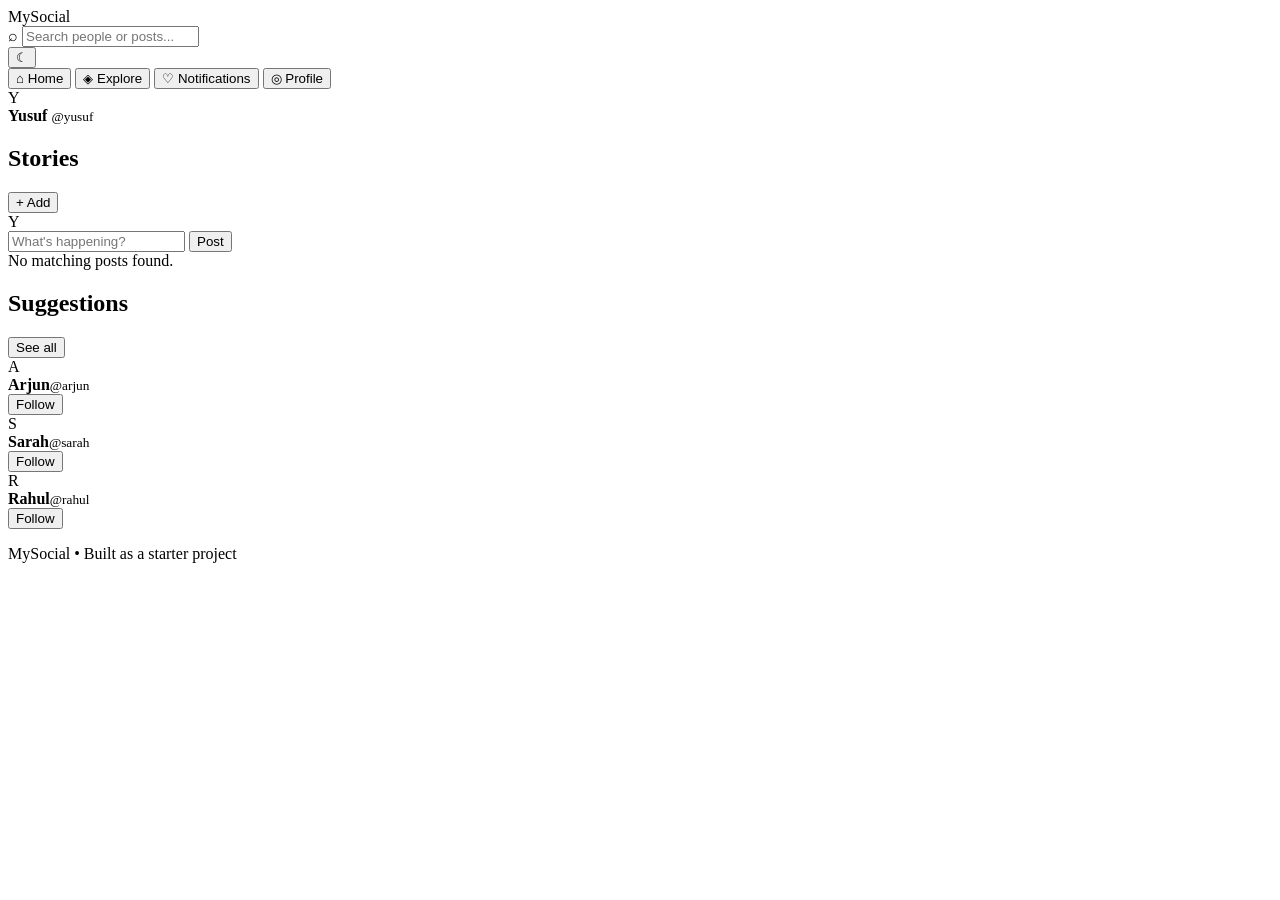
==== index.html @ b5299900 "Create MySocial home page" ====
<!DOCTYPE html>
<html lang="en">
<head>
  <meta charset="UTF-8" />
  <meta name="viewport" content="width=device-width, initial-scale=1.0" />
  <meta name="description" content="MySocial - a clean social app starter." />
  <title>MySocial</title>
  <link rel="stylesheet" href="styles.css" />
</head>
<body>
  <header class="topbar">
    <div class="brand">MySocial</div>
    <div class="search-wrap">
      <span>⌕</span>
      <input id="searchInput" type="search" placeholder="Search people or posts..." />
    </div>
    <button class="icon-btn" id="themeBtn" title="Toggle theme">☾</button>
  </header>

  <main class="layout">
    <aside class="sidebar">
      <nav>
        <button class="nav-item active" data-section="home">⌂ <span>Home</span></button>
        <button class="nav-item" data-section="explore">◈ <span>Explore</span></button>
        <button class="nav-item" data-section="notifications">♡ <span>Notifications</span></button>
        <button class="nav-item" data-section="profile">◎ <span>Profile</span></button>
      </nav>
      <div class="profile-mini">
        <div class="avatar">Y</div>
        <div>
          <strong>Yusuf</strong>
          <small>@yusuf</small>
        </div>
      </div>
    </aside>

    <section class="content">
      <section class="stories card">
        <div class="section-title">
          <h2>Stories</h2>
          <button id="addStoryBtn" class="text-btn">+ Add</button>
        </div>
        <div id="storiesList" class="stories-list"></div>
      </section>

      <section class="composer card">
        <div class="avatar">Y</div>
        <input id="postText" maxlength="280" placeholder="What's happening?" />
        <button id="postBtn" class="primary-btn">Post</button>
      </section>

      <div id="feed"></div>
      <div id="emptyState" class="empty card hidden">No matching posts found.</div>
    </section>

    <aside class="rightbar">
      <section class="card suggestions">
        <div class="section-title"><h2>Suggestions</h2><button class="text-btn">See all</button></div>
        <div class="suggestion"><div class="avatar purple">A</div><div><strong>Arjun</strong><small>@arjun</small></div><button class="follow-btn">Follow</button></div>
        <div class="suggestion"><div class="avatar orange">S</div><div><strong>Sarah</strong><small>@sarah</small></div><button class="follow-btn">Follow</button></div>
        <div class="suggestion"><div class="avatar green">R</div><div><strong>Rahul</strong><small>@rahul</small></div><button class="follow-btn">Follow</button></div>
      </section>
      <p class="footer-note">MySocial • Built as a starter project</p>
    </aside>
  </main>

  <div id="toast" class="toast"></div>
  <script src="app.js"></script>
</body>
</html>
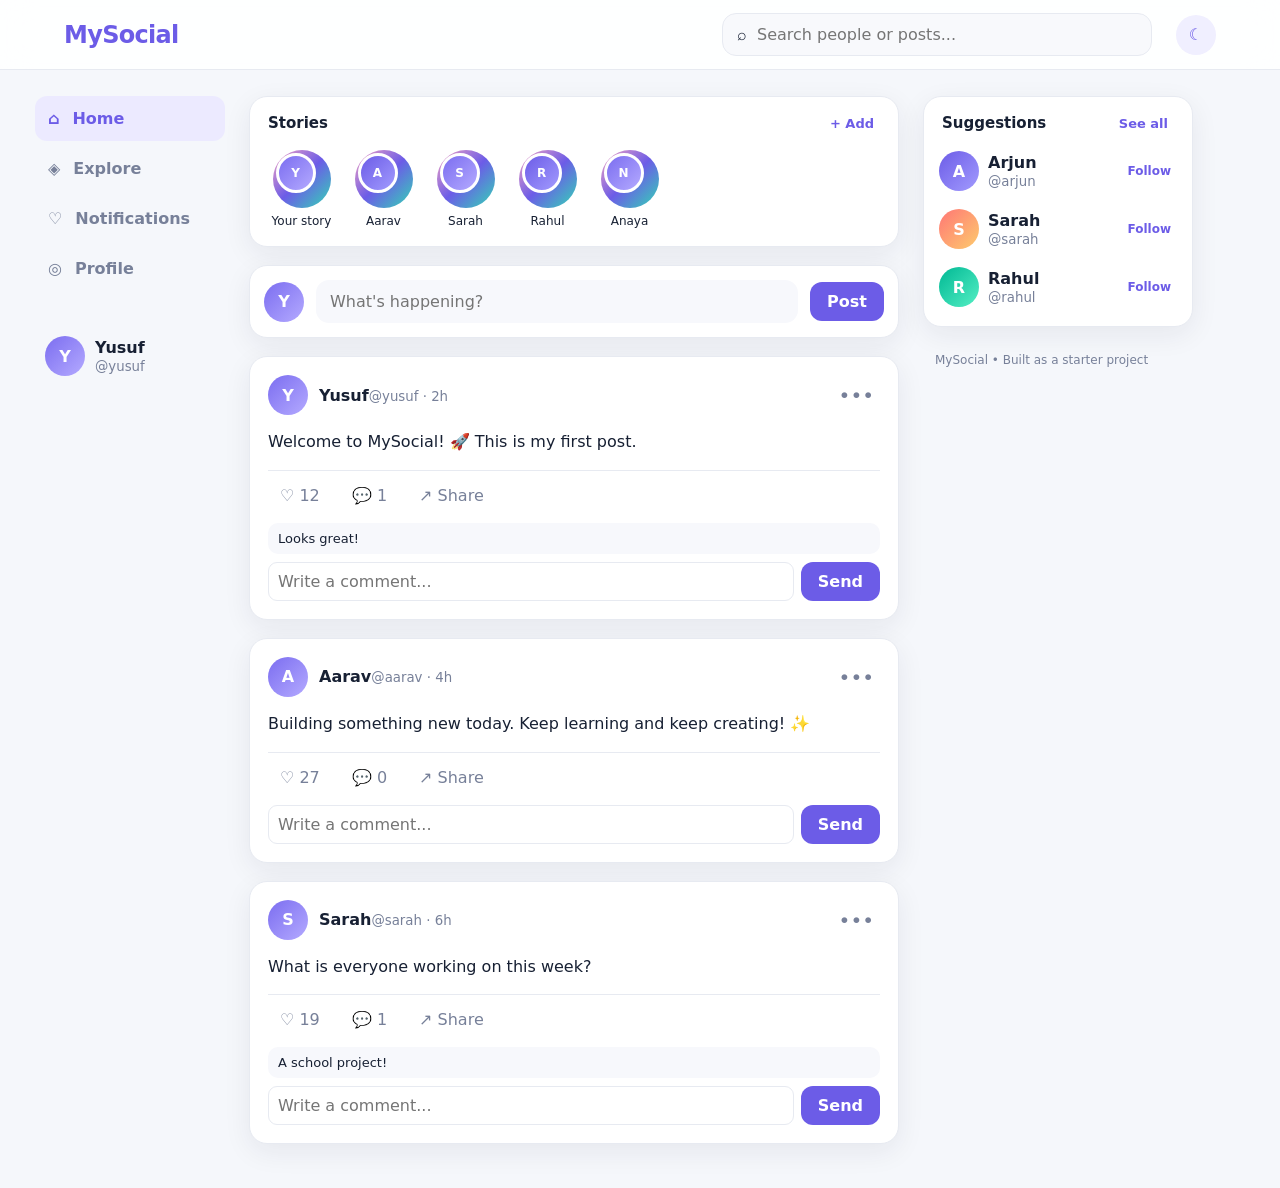
==== commit 4c583c62: "Apply Legend UI to index.html" ====
--- a/index.html
+++ b/index.html
@@ -7,7 +7,7 @@
   <title>MySocial</title>
   <link rel="stylesheet" href="styles.css" />
 </head>
-<body>
+<body class="legend index">
   <header class="topbar">
     <div class="brand">MySocial</div>
     <div class="search-wrap">
--- a/styles.css
+++ b/styles.css
@@ -0,0 +1,96 @@
+:root {
+  --bg: #f5f7fb;
+  --card: #ffffff;
+  --text: #172033;
+  --muted: #778099;
+  --line: #e7eaf1;
+  --accent: #6c5ce7;
+  --accent2: #8b7cf6;
+  --shadow: 0 8px 28px rgba(25, 30, 55, .07);
+}
+* { box-sizing: border-box; }
+body {
+  margin: 0;
+  font-family: Inter, system-ui, -apple-system, Segoe UI, sans-serif;
+  background: var(--bg);
+  color: var(--text);
+}
+button, input { font: inherit; }
+button { cursor: pointer; border: 0; }
+.topbar {
+  height: 70px; position: sticky; top: 0; z-index: 10;
+  display: flex; align-items: center; gap: 24px; padding: 0 5%;
+  background: rgba(255,255,255,.9); backdrop-filter: blur(16px);
+  border-bottom: 1px solid var(--line);
+}
+.brand { font-size: 24px; font-weight: 850; letter-spacing: -.7px; color: var(--accent); }
+.search-wrap {
+  width: min(430px, 55vw); margin-left: auto; display: flex; align-items: center; gap: 8px;
+  padding: 10px 14px; border: 1px solid var(--line); border-radius: 14px; background: #f8f9fc;
+}
+.search-wrap input { width: 100%; border: 0; outline: 0; background: transparent; color: var(--text); }
+.icon-btn { width: 40px; height: 40px; border-radius: 50%; background: #f0efff; color: var(--accent); }
+.layout { max-width: 1250px; margin: 0 auto; padding: 26px 20px; display: grid; grid-template-columns: 190px minmax(0, 650px) 270px; gap: 24px; }
+.sidebar { position: sticky; top: 95px; height: fit-content; }
+.nav-item { width: 100%; display: flex; gap: 13px; align-items: center; padding: 13px; margin-bottom: 5px; border-radius: 12px; background: transparent; color: var(--muted); text-align: left; font-weight: 650; }
+.nav-item.active, .nav-item:hover { background: #eceaff; color: var(--accent); }
+.profile-mini { margin-top: 35px; display: flex; align-items: center; gap: 10px; padding: 10px; }
+.profile-mini small, .suggestion small { display: block; color: var(--muted); margin-top: 2px; }
+.card { background: var(--card); border: 1px solid var(--line); border-radius: 18px; box-shadow: var(--shadow); }
+.section-title { display: flex; align-items: center; justify-content: space-between; padding: 17px 18px 10px; }
+.section-title h2 { font-size: 15px; margin: 0; }
+.text-btn { color: var(--accent); background: transparent; font-weight: 700; font-size: 13px; }
+.stories { overflow: hidden; margin-bottom: 18px; }
+.stories-list { display: flex; gap: 15px; overflow-x: auto; padding: 8px 18px 18px; }
+.story { min-width: 67px; text-align: center; font-size: 12px; }
+.story-ring { width: 58px; height: 58px; padding: 3px; margin: auto; border-radius: 50%; background: linear-gradient(135deg, #f8a5c2, #6c5ce7, #31d7b4); }
+.story-ring .avatar { border: 3px solid var(--card); }
+.story span { display: block; margin-top: 6px; overflow: hidden; text-overflow: ellipsis; }
+.avatar { width: 40px; height: 40px; flex: 0 0 40px; border-radius: 50%; display: grid; place-items: center; background: linear-gradient(135deg, #7b6df0, #b4aaff); color: white; font-weight: 800; }
+.purple { background: linear-gradient(135deg, #6c5ce7, #a29bfe); }
+.orange { background: linear-gradient(135deg, #ff7675, #fdcb6e); }
+.green { background: linear-gradient(135deg, #00b894, #55efc4); }
+.composer { display: flex; align-items: center; gap: 12px; padding: 14px; margin-bottom: 18px; }
+.composer input { flex: 1; border: 0; outline: 0; background: #f7f8fc; padding: 12px 14px; border-radius: 13px; }
+.primary-btn { background: var(--accent); color: white; padding: 10px 17px; border-radius: 12px; font-weight: 750; }
+.primary-btn:hover { background: #5848db; }
+.post { margin-bottom: 18px; padding: 18px; }
+.post-head { display: flex; align-items: center; gap: 11px; }
+.post-head small { color: var(--muted); }
+.post-menu { margin-left: auto; color: var(--muted); background: transparent; font-size: 20px; }
+.post-text { line-height: 1.55; margin: 15px 0; white-space: pre-wrap; overflow-wrap: anywhere; }
+.post-image { width: 100%; max-height: 430px; object-fit: cover; border-radius: 14px; margin-bottom: 10px; }
+.post-actions { display: flex; gap: 8px; padding-top: 5px; border-top: 1px solid var(--line); }
+.action { padding: 10px 12px; color: var(--muted); background: transparent; border-radius: 10px; }
+.action:hover, .action.liked { color: #e84393; background: #fff0f7; }
+.comments { margin-top: 8px; }
+.comment { background: #f7f8fc; padding: 8px 10px; border-radius: 10px; margin-top: 6px; font-size: 13px; }
+.comment-box { display: flex; gap: 7px; margin-top: 8px; }
+.comment-box input { min-width: 0; flex: 1; padding: 9px; border: 1px solid var(--line); border-radius: 9px; outline: 0; }
+.suggestions { padding-bottom: 10px; }
+.suggestion { display: flex; align-items: center; gap: 9px; padding: 9px 15px; }
+.suggestion > div:nth-child(2) { min-width: 0; }
+.follow-btn { margin-left: auto; color: var(--accent); background: transparent; font-weight: 750; font-size: 12px; }
+.footer-note { color: var(--muted); font-size: 12px; padding: 12px; line-height: 1.5; }
+.empty { padding: 35px; text-align: center; color: var(--muted); }
+.hidden { display: none; }
+.toast { position: fixed; left: 50%; bottom: 25px; transform: translate(-50%, 20px); opacity: 0; pointer-events: none; background: #172033; color: white; padding: 11px 17px; border-radius: 12px; transition: .25s; z-index: 50; }
+.toast.show { opacity: 1; transform: translate(-50%, 0); }
+body.dark { --bg:#10131b; --card:#181c26; --text:#f4f5fa; --muted:#9aa2b5; --line:#292f3c; }
+body.dark .topbar { background: rgba(16,19,27,.9); }
+body.dark .search-wrap, body.dark .composer input, body.dark .comment { background: #202531; }
+@media (max-width: 1000px) {
+  .layout { grid-template-columns: 70px minmax(0, 1fr); }
+  .sidebar span, .profile-mini > div:not(.avatar) { display: none; }
+  .rightbar { display: none; }
+}
+@media (max-width: 600px) {
+  .topbar { padding: 0 12px; gap: 10px; }
+  .brand { font-size: 20px; }
+  .search-wrap { width: auto; flex: 1; }
+  .layout { display: block; padding: 12px; }
+  .sidebar { position: static; display: flex; margin-bottom: 12px; }
+  .sidebar nav { display: flex; width: 100%; justify-content: space-between; }
+  .nav-item { justify-content: center; width: auto; }
+  .profile-mini { display: none; }
+}
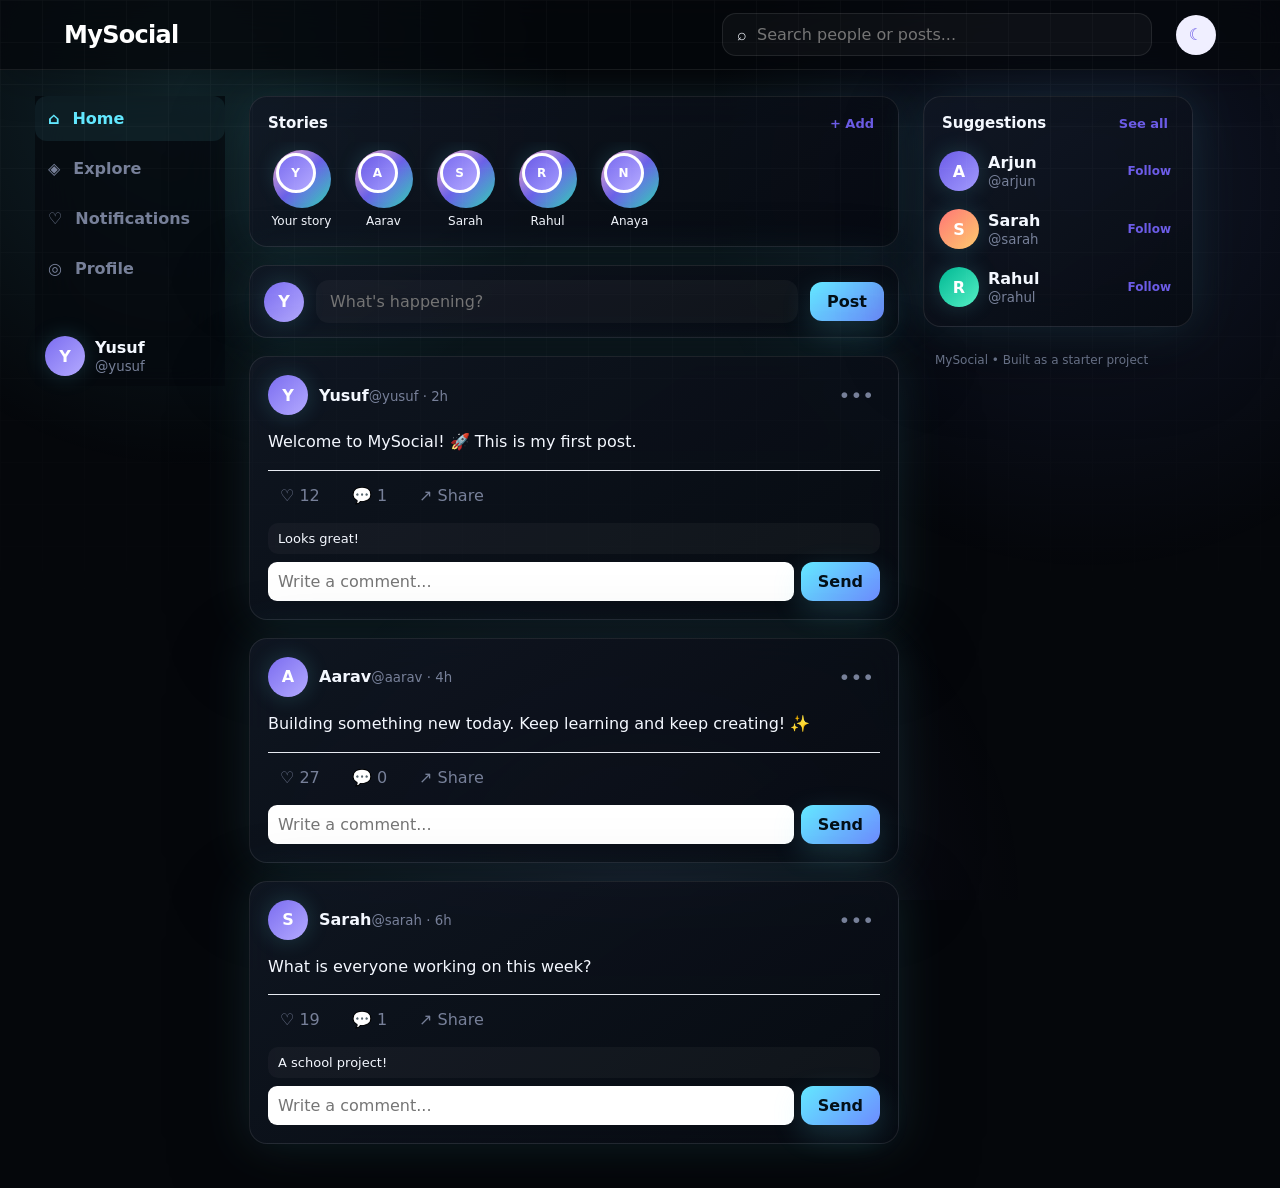
==== commit 5b8c2cda: "Fix Legend stylesheet link on MySocial" ====
--- a/index.html
+++ b/index.html
@@ -6,6 +6,7 @@
   <meta name="description" content="MySocial - a clean social app starter." />
   <title>MySocial</title>
   <link rel="stylesheet" href="styles.css" />
+  <link rel="stylesheet" href="legend.css" />
 </head>
 <body class="legend index">
   <header class="topbar">
--- a/legend.css
+++ b/legend.css
@@ -0,0 +1,38 @@
+/* LEGEND UI SYSTEM — Yusuf AI Studio */
+:root{--lg-bg:#05070b;--lg-panel:rgba(12,17,27,.72);--lg-line:rgba(255,255,255,.09);--lg-text:#f4f8ff;--lg-muted:#8390a5;--lg-cyan:#63e8ff;--lg-blue:#6d8cff;--lg-purple:#a78bfa;--lg-glow:0 0 45px rgba(99,232,255,.12),0 25px 80px rgba(0,0,0,.35)}
+body.legend{background:var(--lg-bg)!important;color:var(--lg-text)!important}
+body.legend:before{content:"";position:fixed;inset:0;pointer-events:none;z-index:-2;background:radial-gradient(circle at 15% 10%,rgba(99,232,255,.13),transparent 28%),radial-gradient(circle at 85% 20%,rgba(109,140,255,.12),transparent 30%),radial-gradient(circle at 50% 100%,rgba(167,139,250,.09),transparent 35%)}
+body.legend:after{content:"";position:fixed;inset:0;pointer-events:none;z-index:50;opacity:.035;background-image:linear-gradient(rgba(255,255,255,.8) 1px,transparent 1px),linear-gradient(90deg,rgba(255,255,255,.8) 1px,transparent 1px);background-size:42px 42px;mask-image:linear-gradient(to bottom,black,transparent 85%)}
+body.legend a,body.legend button{transition:transform .2s ease,border-color .2s ease,box-shadow .2s ease,background .2s ease}
+body.legend .card{background:linear-gradient(145deg,rgba(18,25,38,.82),rgba(7,11,18,.86))!important;border-color:var(--lg-line)!important;box-shadow:var(--lg-glow)!important;backdrop-filter:blur(18px)}
+body.legend .card:hover{transform:translateY(-4px);border-color:rgba(99,232,255,.28)!important;box-shadow:0 0 45px rgba(99,232,255,.1),0 30px 80px rgba(0,0,0,.45)!important}
+body.legend input{border-color:rgba(255,255,255,.08)!important}
+body.legend .primary-btn,body.legend .new{background:linear-gradient(135deg,#63e8ff,#6d8cff)!important;color:#041018!important;box-shadow:0 10px 30px rgba(99,232,255,.18)}
+body.legend .primary-btn:hover,body.legend .new:hover{transform:translateY(-2px);box-shadow:0 14px 36px rgba(99,232,255,.28)}
+body.legend .avatar{box-shadow:0 0 22px rgba(99,232,255,.18)}
+body.legend .topbar{background:rgba(5,7,11,.76)!important;border-color:rgba(255,255,255,.08)!important;box-shadow:0 10px 40px rgba(0,0,0,.25)}
+body.legend .brand{color:#fff!important}
+body.legend .search-wrap{background:rgba(255,255,255,.035)!important;border-color:rgba(255,255,255,.09)!important}
+body.legend .nav-item.active,body.legend .nav-item:hover{background:rgba(99,232,255,.08)!important;color:var(--lg-cyan)!important}
+body.legend .composer input{background:rgba(255,255,255,.035)!important;color:#fff}
+body.legend .comment{background:rgba(255,255,255,.035)!important}
+body.legend .action:hover{background:rgba(99,232,255,.07)!important;color:var(--lg-cyan)!important}
+body.legend .toast{background:#0b1220!important;border:1px solid rgba(99,232,255,.2)}
+body.legend .hero h1{background:linear-gradient(100deg,#fff 15%,#63e8ff 55%,#a78bfa 95%);-webkit-background-clip:text;background-clip:text;color:transparent}
+body.legend .hero h1 em{color:#71829a!important}
+body.legend .eyebrow{color:var(--lg-cyan)!important;text-shadow:0 0 18px rgba(99,232,255,.45)}
+body.legend .hero-actions a:first-child{background:linear-gradient(135deg,#63e8ff,#6d8cff)!important;box-shadow:0 12px 35px rgba(99,232,255,.18)}
+body.legend .card.primary,body.legend .card.blue,body.legend .card.green,body.legend .card.orange{background:linear-gradient(145deg,rgba(18,27,42,.88),rgba(7,11,18,.9))!important}
+body.legend .app{background:transparent!important}
+body.legend .sidebar{background:rgba(6,9,15,.78)!important;border-color:rgba(255,255,255,.08)!important;backdrop-filter:blur(22px)}
+body.legend .brand span{filter:drop-shadow(0 0 10px rgba(99,232,255,.65))}
+body.legend .message{box-shadow:0 0 30px rgba(99,232,255,.06)}
+body.legend .overlay{background:radial-gradient(circle at 50% 42%,rgba(26,53,77,.6),rgba(3,5,9,.96))!important}
+body.legend .panel{background:linear-gradient(145deg,rgba(13,22,34,.9),rgba(4,7,12,.95))!important;border-color:rgba(99,232,255,.2)!important;box-shadow:0 0 70px rgba(99,232,255,.09),0 30px 100px #000b!important;backdrop-filter:blur(20px)}
+body.legend .logo{color:#fff!important;text-shadow:0 0 30px rgba(99,232,255,.25)}
+body.legend .logo span{color:var(--lg-cyan)!important}
+body.legend #startBtn{background:linear-gradient(135deg,#63e8ff,#6d8cff)!important;box-shadow:0 10px 35px rgba(99,232,255,.22)!important}
+body.legend #hud .stat,body.legend #hud .zone{background:rgba(5,10,17,.78)!important;border-color:rgba(99,232,255,.13)!important;backdrop-filter:blur(14px)}
+body.legend .health{background:#071018!important;border-color:rgba(255,255,255,.1)!important}
+body.legend .zone span{color:var(--lg-cyan)!important}
+@media(max-width:700px){body.legend:after{background-size:28px 28px}body.legend .hero h1{font-size:clamp(42px,13vw,70px)}}
